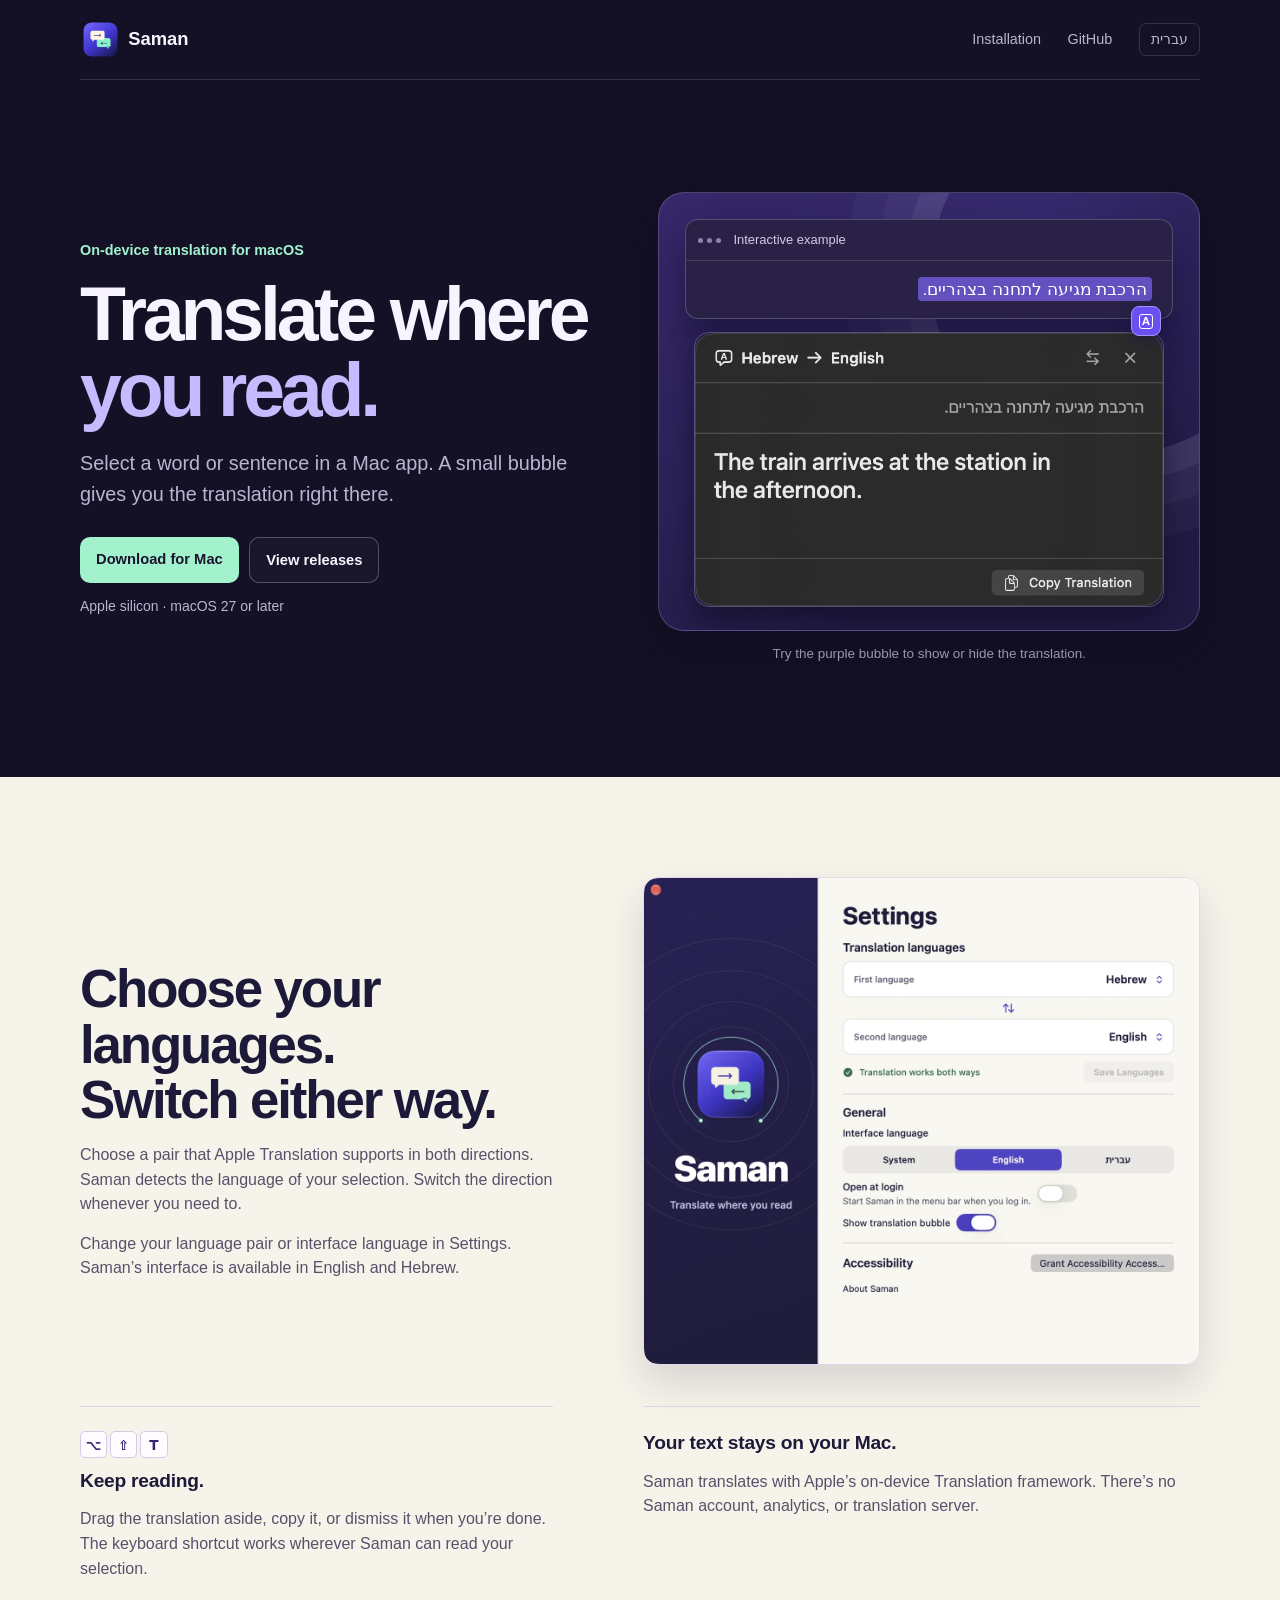
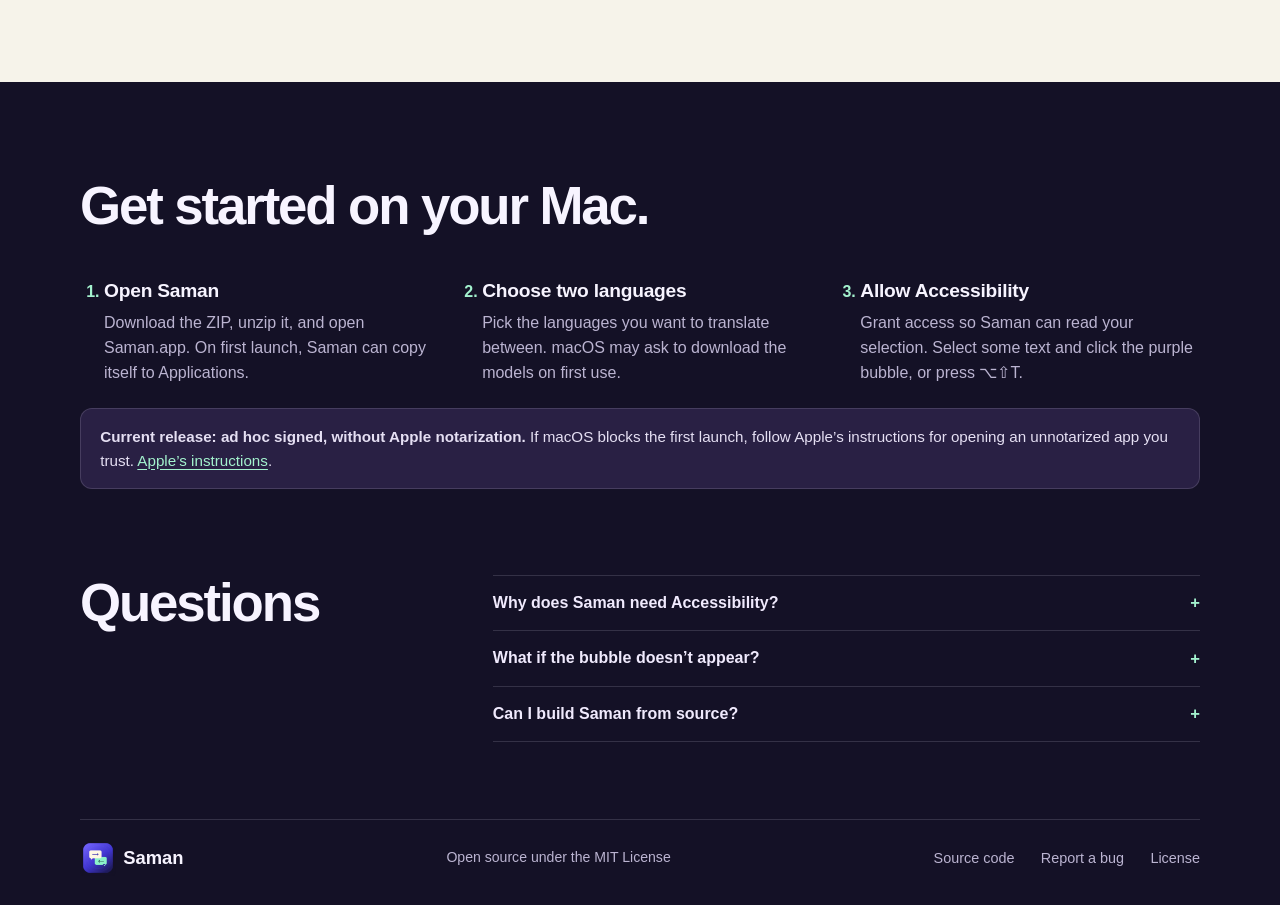
==== docs/index.html @ 569ad922 "Publish Saman, the macOS translation app" ====
<!doctype html>
<html lang="en" dir="ltr">
<head>
  <meta charset="utf-8">
  <meta name="viewport" content="width=device-width, initial-scale=1">
  <meta name="theme-color" content="#141126">
  <title>Saman — Translate where you read</title>
  <meta name="description" content="Select text in a Mac app and translate it on your device, right beside your selection.">
  <meta property="og:title" content="Saman — Translate where you read">
  <meta property="og:description" content="Select text in a Mac app and translate it on your device, right beside your selection.">
  <meta property="og:type" content="website">
  <meta property="og:url" content="https://israelor6.github.io/saman/">
  <meta property="og:image" content="https://israelor6.github.io/saman/assets/translation.webp">
  <link rel="canonical" href="https://israelor6.github.io/saman/">
  <link rel="alternate" hreflang="en" href="https://israelor6.github.io/saman/">
  <link rel="alternate" hreflang="he" href="https://israelor6.github.io/saman/he/">
  <link rel="icon" href="./assets/icon.png" type="image/png">
  <link rel="stylesheet" href="./style.css">
</head>
<body>
  <a class="skip" href="#main">Skip to content</a>
  <header class="site-header wrap">
    <a class="brand" href="./"><img src="./assets/icon.png" alt="" width="41" height="41"><span>Saman</span></a>
    <nav aria-label="Saman">
      <a class="nav-install" href="#install">Installation</a>
      <a href="https://github.com/israelor6/saman">GitHub</a>
      <a class="language-link" href="./he/" lang="he">עברית</a>
    </nav>
  </header>
  <main id="main">
    <section class="hero wrap">
      <div class="hero-copy">
        <p class="eyebrow">On-device translation for macOS</p>
        <h1>Translate where<br><em>you read.</em></h1>
        <p class="hero-intro">Select a word or sentence in a Mac app. A small bubble gives you the translation right there.</p>
        <div class="actions">
          <a class="button primary" href="https://github.com/israelor6/saman/releases/latest/download/Saman-macOS.zip">Download for Mac</a>
          <a class="button secondary" href="https://github.com/israelor6/saman/releases">View releases</a>
        </div>
        <p class="requirements">Apple silicon · macOS 27 or later</p>
      </div>
      <figure class="demo">
        <div class="demo-stage">
          <div class="demo-orbit" aria-hidden="true"></div>
          <div class="note">
            <div class="note-top"><span class="traffic" aria-hidden="true"><i></i><i></i><i></i></span><span>Interactive example</span></div>
            <div class="note-line" lang="he" dir="rtl"><mark>הרכבת מגיעה לתחנה בצהריים.</mark></div>
          </div>
          <details class="demo-result" open>
            <summary aria-label="Show or hide example translation"><span aria-hidden="true">A</span></summary>
            <img src="./assets/translation.webp" alt="Saman displays the selected Hebrew sentence and its English translation" width="800" height="466">
          </details>
        </div>
        <figcaption>Try the purple bubble to show or hide the translation.</figcaption>
      </figure>
    </section>

    <section class="feature-section">
      <div class="wrap feature-grid">
        <div class="feature-copy">
          <h2>Choose your languages.<br>Switch either way.</h2>
          <p>Choose a pair that Apple Translation supports in both directions. Saman detects the language of your selection. Switch the direction whenever you need to.</p>
          <p>Change your language pair or interface language in Settings. Saman’s interface is available in English and Hebrew.</p>
        </div>
        <img class="settings-shot" src="./assets/settings.webp" alt="Saman Settings shows a choice of two languages and options for interface language and login" width="1280" height="1120" loading="lazy">
        <div class="feature-detail">
          <span class="keyset" dir="ltr"><kbd>⌥</kbd><kbd>⇧</kbd><kbd>T</kbd></span>
          <h3>Keep reading.</h3>
          <p>Drag the translation aside, copy it, or dismiss it when you’re done. The keyboard shortcut works wherever Saman can read your selection.</p>
        </div>
        <div class="feature-detail" id="privacy">
          <h3>Your text stays on your Mac.</h3>
          <p>Saman translates with Apple’s on-device Translation framework. There’s no Saman account, analytics, or translation server.</p>
        </div>
      </div>
    </section>

    <section class="install wrap" id="install">
      <h2>Get started on your Mac.</h2>
      <ol class="steps">
        <li><h3>Open Saman</h3><p>Download the ZIP, unzip it, and open Saman.app. On first launch, Saman can copy itself to Applications.</p></li>
        <li><h3>Choose two languages</h3><p>Pick the languages you want to translate between. macOS may ask to download the models on first use.</p></li>
        <li><h3>Allow Accessibility</h3><p>Grant access so Saman can read your selection. Select some text and click the purple bubble, or press ⌥⇧T.</p></li>
      </ol>
      <p class="signing"><strong>Current release: ad hoc signed, without Apple notarization.</strong> If macOS blocks the first launch, follow Apple’s instructions for opening an unnotarized app you trust. <a href="https://support.apple.com/en-us/102445">Apple’s instructions</a>.</p>
    </section>

    <section class="faq wrap">
      <h2>Questions</h2>
      <div class="questions">
        <details><summary>Why does Saman need Accessibility?</summary><p>macOS uses that permission to let Saman read selected text and place its bubble beside it. The copied-text command works without it.</p></details>
        <details><summary>What if the bubble doesn’t appear?</summary><p>Some apps don’t make selection data available through Accessibility. Copy the text, then choose Translate Copied Text from the Saman menu.</p></details>
        <details><summary>Can I build Saman from source?</summary><p>Yes. The repository contains Saman’s Swift source, build scripts, and contribution instructions. <a href="https://github.com/israelor6/saman/blob/main/CONTRIBUTING.md">Contribute on GitHub</a>.</p></details>
      </div>
    </section>
  </main>
  <footer class="wrap">
    <a class="brand" href="./"><img src="./assets/icon.png" alt="" width="36" height="36"><span>Saman</span></a>
    <p>Open source under the MIT License</p>
    <nav aria-label="Open source under the MIT License">
      <a href="https://github.com/israelor6/saman">Source code</a>
      <a href="https://github.com/israelor6/saman/issues/new/choose">Report a bug</a>
      <a href="https://github.com/israelor6/saman/blob/main/LICENSE">License</a>
    </nav>
  </footer>
</body>
</html>
---- docs/style.css ----
:root {
  color-scheme: dark;
  --ink: #f7f4ff;
  --muted: #bbb4d1;
  --plum: #141126;
  --mint: #a3f2ce;
  --line: #f1eaff25;
  font-family: -apple-system, BlinkMacSystemFont, "Segoe UI", sans-serif;
  background: var(--plum);
  color: var(--ink);
}

*, *::before, *::after { box-sizing: border-box; }
body { margin: 0; font-size: 1rem; line-height: 1.55; }
img { display: block; max-inline-size: 100%; block-size: auto; }
a { color: inherit; text-underline-offset: .19em; }
a:focus-visible, summary:focus-visible { outline: 3px solid currentColor; outline-offset: 5px; }
h1, h2, h3, p, figure { margin: 0; }
h1, h2, h3 { text-wrap: balance; }
.wrap { inline-size: min(1120px, 100% - 64px); margin-inline: auto; }
.skip { position: absolute; inset-block-start: .5rem; inset-inline-start: .5rem; padding: 10px; transform: translateY(-160%); background: var(--mint); color: var(--plum); z-index: 10; }
.skip:focus { transform: none; }

.site-header { display: flex; align-items: center; justify-content: space-between; min-block-size: 80px; border-block-end: 1px solid var(--line); gap: 1rem; }
.brand { display: inline-flex; align-items: center; gap: .45rem; font-size: 1.15rem; font-weight: 750; text-decoration: none; }
nav { display: flex; flex-wrap: wrap; align-items: center; gap: clamp(.8rem, 2.5vw, 1.65rem); }
nav a { font-size: .9rem; text-decoration: none; color: var(--muted); }
nav a:hover { color: var(--ink); text-decoration: underline; }
nav .language-link { border: 1px solid var(--line); padding: .28rem .7rem; border-radius: 7px; }

.hero { display: grid; grid-template-columns: .95fr 1fr; align-items: center; gap: clamp(1.2rem, 5vw, 5.25rem); padding-block: clamp(3.25rem, 9vw, 7rem); }
.hero-copy { min-inline-size: 0; }
.eyebrow { color: var(--mint); font-weight: 650; font-size: .9rem; margin-block-end: .95rem; }
h1 { font-size: clamp(2.45rem, 6.4vw, 4.7rem); line-height: 1.01; letter-spacing: -.055em; font-weight: 780; }
h1 em { font-style: normal; color: #c7bbff; }
.hero-intro { color: var(--muted); font-size: clamp(1.03rem, 1.8vw, 1.24rem); max-inline-size: 33rem; margin-block-start: 1.2rem; }
.actions { display: flex; flex-wrap: wrap; gap: .65rem; margin-block-start: 1.75rem; }
.button { text-decoration: none; padding: .66rem 1rem; border-radius: 10px; font-weight: 710; font-size: .92rem; transition: background .18s ease, transform .18s ease; }
.button:hover { transform: translateY(-2px); }
.primary { color: #1a142e; background: var(--mint); }
.primary:hover { background: #bcffe2; }
.secondary { border: 1px solid #a79ac06a; background: #ffffff06; }
.secondary:hover { background: #ffffff13; }
.requirements { color: var(--muted); font-size: .875rem; margin-block-start: .8rem; }
.demo { min-inline-size: 0; }
.demo-stage {
  position: relative; overflow: hidden; isolation: isolate; min-block-size: 350px; border-radius: 26px;
  background: radial-gradient(ellipse at 74% 12%, #755af529 0%, #ffffff00 57%), linear-gradient(140deg, #37286c, #211b44 68%);
  border: 1px solid #f0e5ff30;
  box-shadow: 0 18px 55px #0b071d6b;
}
.demo-orbit { position: absolute; z-index: -1; border: 1px solid #e2d3ff30; border-radius: 100%; inline-size: 365px; block-size: 365px; inset-inline-start: 50%; inset-block-start: -101px; box-shadow: 0 0 0 25px #e2d3ff10, 0 0 0 54px #e2d3ff0a, 0 0 0 85px #e2d3ff08; }
.note { position: relative; margin: 26px 26px 0; border: 1px solid #eee6ff37; border-radius: 13px; background: #292246; box-shadow: 0 20px 35px #100b2477; }
.note-top { display: flex; align-items: center; gap: 12px; padding: 10px 12px; border-block-end: 1px solid var(--line); color: #d4c9ec; font-size: .81rem; }
.traffic { display: inline-flex; gap: 4px; }
.traffic i { background: #c1afe4; width: 5px; height: 5px; border-radius: 50%; opacity: .68; }
.note-line { padding: 15px 20px 16px; font-size: clamp(.86rem, 1.8vw, 1.06rem); text-align: start; color: #fff; }
mark { color: #fff; background: #6451bf; border-radius: 4px; padding: .15em .28em; }
.demo-result { position: relative; margin: 13px 35px 23px; }
.demo-result summary { position: absolute; inset-inline-end: 3px; inset-block-start: -26px; width: 30px; height: 30px; background: #6950f2; color: white; border-radius: 8px; border: 1px solid #a494fa; box-shadow: 0 4px 14px #1a104d83; cursor: pointer; display: grid; place-items: center; z-index: 1; }
.demo-result summary::-webkit-details-marker { display: none; }
.demo-result summary span { font-size: .72rem; font-weight: 800; border: 1px solid currentColor; border-radius: 3px; line-height: 1; padding: 1px 2px; }
.demo-result img { border-radius: 15px; border: 1px solid #ffffff37; box-shadow: 0 14px 28px #120e27ad; inline-size: 100%; }
.demo figcaption { color: var(--muted); font-size: .84rem; text-align: center; margin-block-start: .85rem; }

.feature-section { background: #f6f3ea; color: #1d1939; padding-block: clamp(3.6rem, 8vw, 6.25rem); }
.feature-grid { display: grid; grid-template-columns: .85fr 1fr; align-items: center; column-gap: clamp(1.4rem, 7vw, 6rem); row-gap: 2.6rem; }
h2 { font-size: clamp(2rem, 4.4vw, 3.3rem); line-height: 1.06; font-weight: 760; letter-spacing: -.04em; }
.feature-copy p { max-inline-size: 33rem; }
.feature-copy p, .feature-detail p { color: #56516a; margin-block-start: .9rem; }
.settings-shot { border: 1px solid #e1daeb; border-radius: 15px; box-shadow: 0 19px 38px #30204c26; }
.feature-detail { align-self: stretch; border-block-start: 1px solid #dcd3e3; padding-block-start: 1.5rem; position: relative; }
h3 { font-size: 1.2rem; line-height: 1.25; font-weight: 730; letter-spacing: -.012em; }
.keyset { display: flex; gap: 3px; margin-block-end: .65rem; }
kbd { display: inline-grid; place-items: center; font: 650 .85rem system-ui, sans-serif; min-inline-size: 1.7rem; min-block-size: 1.7rem; border-radius: 5px; border: 1px solid #d4cae8; color: #342573; background: #fefcff; }

.install { padding-block: clamp(3.5rem, 8vw, 6rem) 3.2rem; }
.steps { display: grid; grid-template-columns: repeat(3, minmax(0, 1fr)); gap: clamp(1rem, 3vw, 2.6rem); margin-block: 1.9rem 1.4rem; padding-inline-start: 1.5rem; }
.steps li { padding-block-start: .95rem; }
.steps li::marker { color: var(--mint); font-weight: 760; }
.steps p { color: var(--muted); margin-block-start: .5rem; }
.signing { border: 1px solid var(--line); border-radius: 12px; background: #292044; padding: 1rem 1.2rem; color: #e5dff3; font-size: .95rem; }
.signing a, .faq a { color: var(--mint); }

.faq { display: grid; grid-template-columns: .7fr 1.3fr; column-gap: 2rem; padding-block: 2.15rem 4.8rem; }
.questions { min-inline-size: 0; }
.questions details { border-block-start: 1px solid var(--line); }
.questions details:last-child { border-block-end: 1px solid var(--line); }
.questions summary { display: flex; justify-content: space-between; align-items: center; gap: 10px; position: relative; cursor: pointer; padding: .9rem 0; font-weight: 650; color: #f0eafd; }
.questions summary::-webkit-details-marker { display: none; }
.questions summary::after { content: "+"; margin-inline-start: auto; color: var(--mint); font-size: 1.04rem; }
.questions details[open] summary::after { content: "−"; }
.questions p { color: var(--muted); padding-block-end: 1rem; }
footer { display: flex; justify-content: space-between; align-items: center; flex-wrap: wrap; gap: 1rem; border-block-start: 1px solid var(--line); padding-block: 1.25rem 1.8rem; }
footer p { color: var(--muted); font-size: .88rem; }
[dir="rtl"] h1, [dir="rtl"] h2, [dir="rtl"] h3 { letter-spacing: normal; }

@media (max-width: 920px) {
  .hero { gap: 2rem; }
  .demo-stage { min-block-size: 308px; }
  .note { margin-inline: 15px; }
  .demo-result { margin-inline: 22px; }
}
@media (max-width: 690px) {
  .wrap { inline-size: calc(100% - 36px); }
  .site-header { min-block-size: 68px; }
  .hero, .feature-grid, .faq { grid-template-columns: 1fr; }
  .hero { padding-block: 2.7rem 3.3rem; }
  .feature-grid { row-gap: 1.6rem; }
  .demo-stage { min-block-size: 275px; }
  .demo-result { margin-inline: 25px; }
  .steps { grid-template-columns: 1fr; }
  .steps li { padding-block-start: .3rem; }
  .faq { row-gap: 1.3rem; padding-block-end: 3rem; }
}
@media (max-width: 350px) { .nav-install { display: none; } }
@media (prefers-reduced-motion: reduce) { .button { transition: none; } }
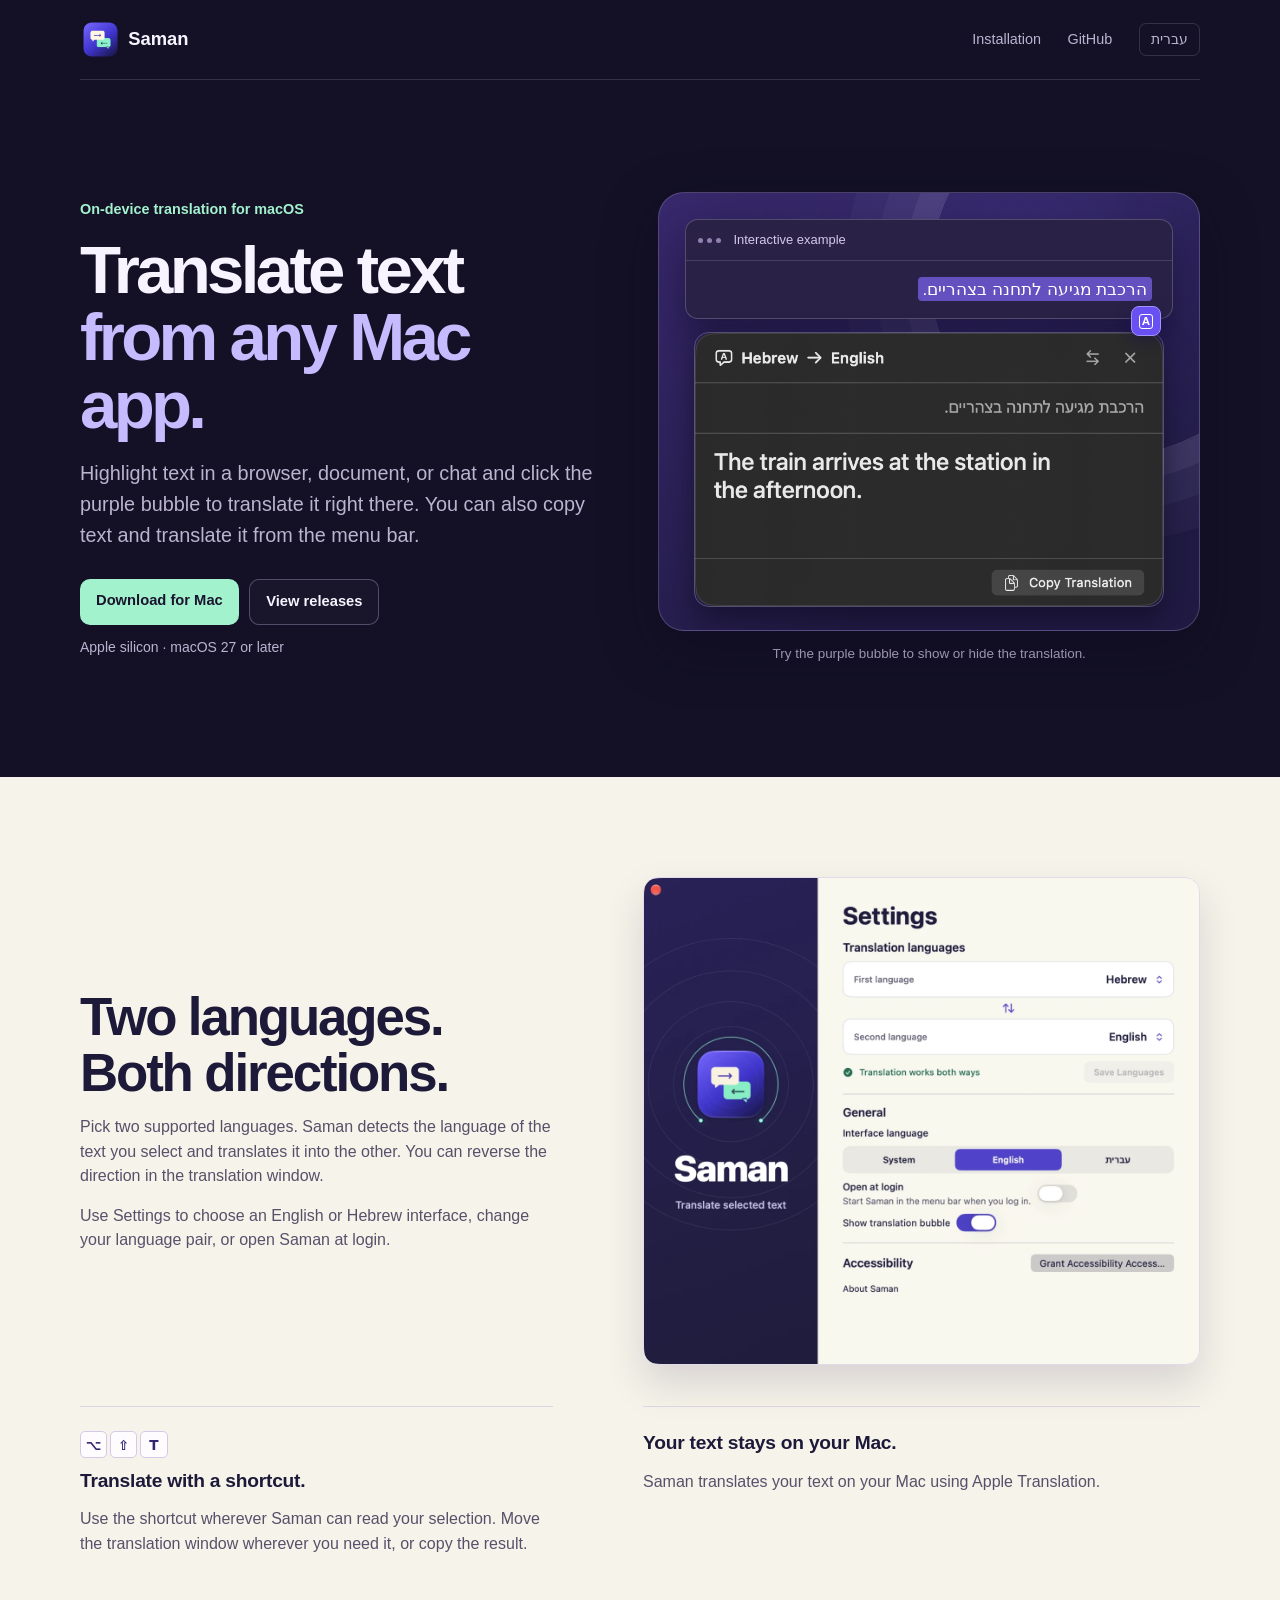
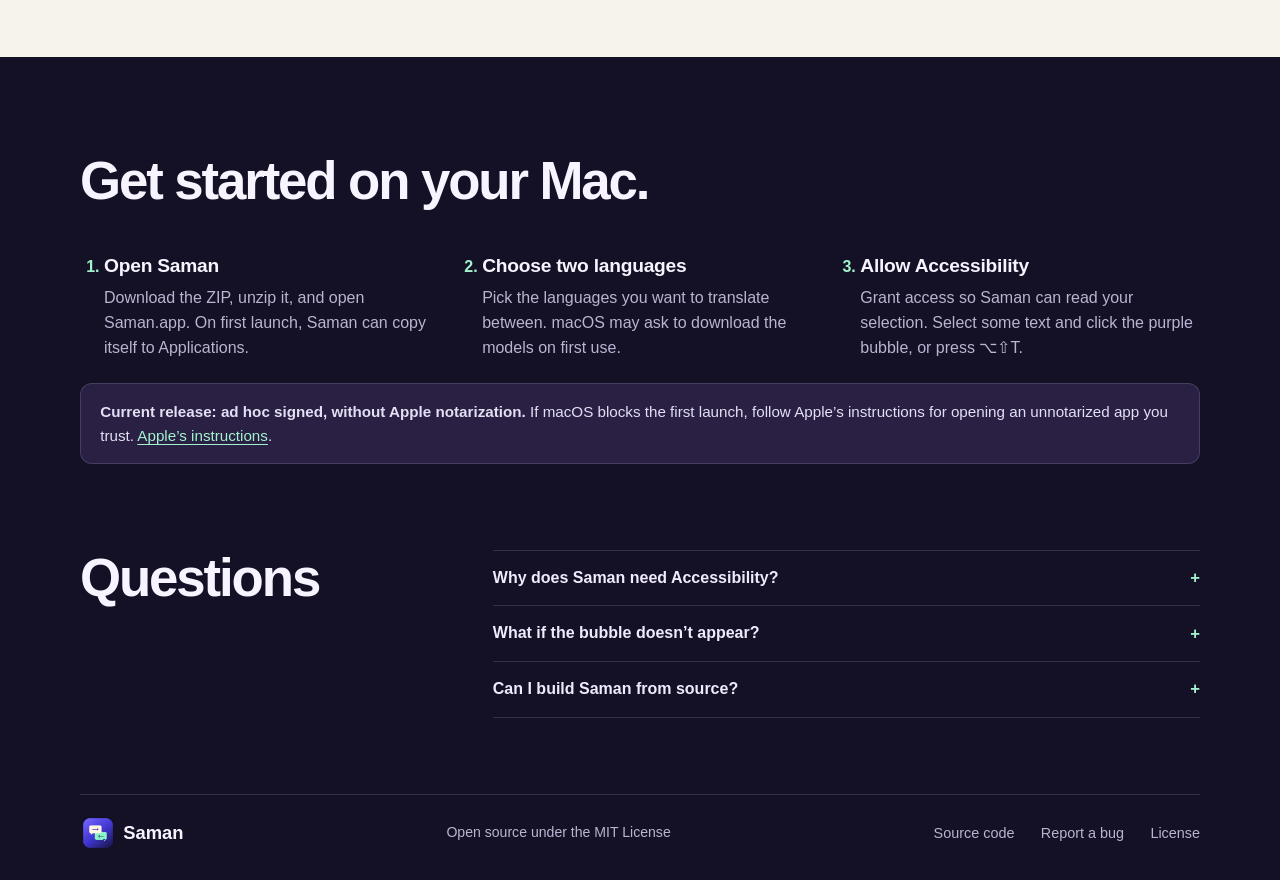
==== commit bdd3ae42: "Describe translation across Mac apps in plain language" ====
--- a/docs/index.html
+++ b/docs/index.html
@@ -4,10 +4,10 @@
   <meta charset="utf-8">
   <meta name="viewport" content="width=device-width, initial-scale=1">
   <meta name="theme-color" content="#141126">
-  <title>Saman — Translate where you read</title>
-  <meta name="description" content="Select text in a Mac app and translate it on your device, right beside your selection.">
-  <meta property="og:title" content="Saman — Translate where you read">
-  <meta property="og:description" content="Select text in a Mac app and translate it on your device, right beside your selection.">
+  <title>Saman — Translate text from any Mac app</title>
+  <meta name="description" content="Translate text from any Mac app. Click the bubble beside your selection, or translate copied text from the menu bar.">
+  <meta property="og:title" content="Saman — Translate text from any Mac app">
+  <meta property="og:description" content="Translate text from any Mac app. Click the bubble beside your selection, or translate copied text from the menu bar.">
   <meta property="og:type" content="website">
   <meta property="og:url" content="https://israelor6.github.io/saman/">
   <meta property="og:image" content="https://israelor6.github.io/saman/assets/translation.webp">
@@ -31,8 +31,8 @@
     <section class="hero wrap">
       <div class="hero-copy">
         <p class="eyebrow">On-device translation for macOS</p>
-        <h1>Translate where<br><em>you read.</em></h1>
-        <p class="hero-intro">Select a word or sentence in a Mac app. A small bubble gives you the translation right there.</p>
+        <h1>Translate text<br><em>from any Mac app.</em></h1>
+        <p class="hero-intro">Highlight text in a browser, document, or chat and click the purple bubble to translate it right there. You can also copy text and translate it from the menu bar.</p>
         <div class="actions">
           <a class="button primary" href="https://github.com/israelor6/saman/releases/latest/download/Saman-macOS.zip">Download for Mac</a>
           <a class="button secondary" href="https://github.com/israelor6/saman/releases">View releases</a>
@@ -58,19 +58,19 @@
     <section class="feature-section">
       <div class="wrap feature-grid">
         <div class="feature-copy">
-          <h2>Choose your languages.<br>Switch either way.</h2>
-          <p>Choose a pair that Apple Translation supports in both directions. Saman detects the language of your selection. Switch the direction whenever you need to.</p>
-          <p>Change your language pair or interface language in Settings. Saman’s interface is available in English and Hebrew.</p>
+          <h2>Two languages.<br>Both directions.</h2>
+          <p>Pick two supported languages. Saman detects the language of the text you select and translates it into the other. You can reverse the direction in the translation window.</p>
+          <p>Use Settings to choose an English or Hebrew interface, change your language pair, or open Saman at login.</p>
         </div>
         <img class="settings-shot" src="./assets/settings.webp" alt="Saman Settings shows a choice of two languages and options for interface language and login" width="1280" height="1120" loading="lazy">
         <div class="feature-detail">
           <span class="keyset" dir="ltr"><kbd>⌥</kbd><kbd>⇧</kbd><kbd>T</kbd></span>
-          <h3>Keep reading.</h3>
-          <p>Drag the translation aside, copy it, or dismiss it when you’re done. The keyboard shortcut works wherever Saman can read your selection.</p>
+          <h3>Translate with a shortcut.</h3>
+          <p>Use the shortcut wherever Saman can read your selection. Move the translation window wherever you need it, or copy the result.</p>
         </div>
         <div class="feature-detail" id="privacy">
           <h3>Your text stays on your Mac.</h3>
-          <p>Saman translates with Apple’s on-device Translation framework. There’s no Saman account, analytics, or translation server.</p>
+          <p>Saman translates your text on your Mac using Apple Translation.</p>
         </div>
       </div>
     </section>
--- a/docs/style.css
+++ b/docs/style.css
@@ -31,7 +31,7 @@
 .hero { display: grid; grid-template-columns: .95fr 1fr; align-items: center; gap: clamp(1.2rem, 5vw, 5.25rem); padding-block: clamp(3.25rem, 9vw, 7rem); }
 .hero-copy { min-inline-size: 0; }
 .eyebrow { color: var(--mint); font-weight: 650; font-size: .9rem; margin-block-end: .95rem; }
-h1 { font-size: clamp(2.45rem, 6.4vw, 4.7rem); line-height: 1.01; letter-spacing: -.055em; font-weight: 780; }
+h1 { font-size: clamp(2.45rem, 5.65vw, 4.2rem); line-height: 1.01; letter-spacing: -.055em; font-weight: 780; }
 h1 em { font-style: normal; color: #c7bbff; }
 .hero-intro { color: var(--muted); font-size: clamp(1.03rem, 1.8vw, 1.24rem); max-inline-size: 33rem; margin-block-start: 1.2rem; }
 .actions { display: flex; flex-wrap: wrap; gap: .65rem; margin-block-start: 1.75rem; }
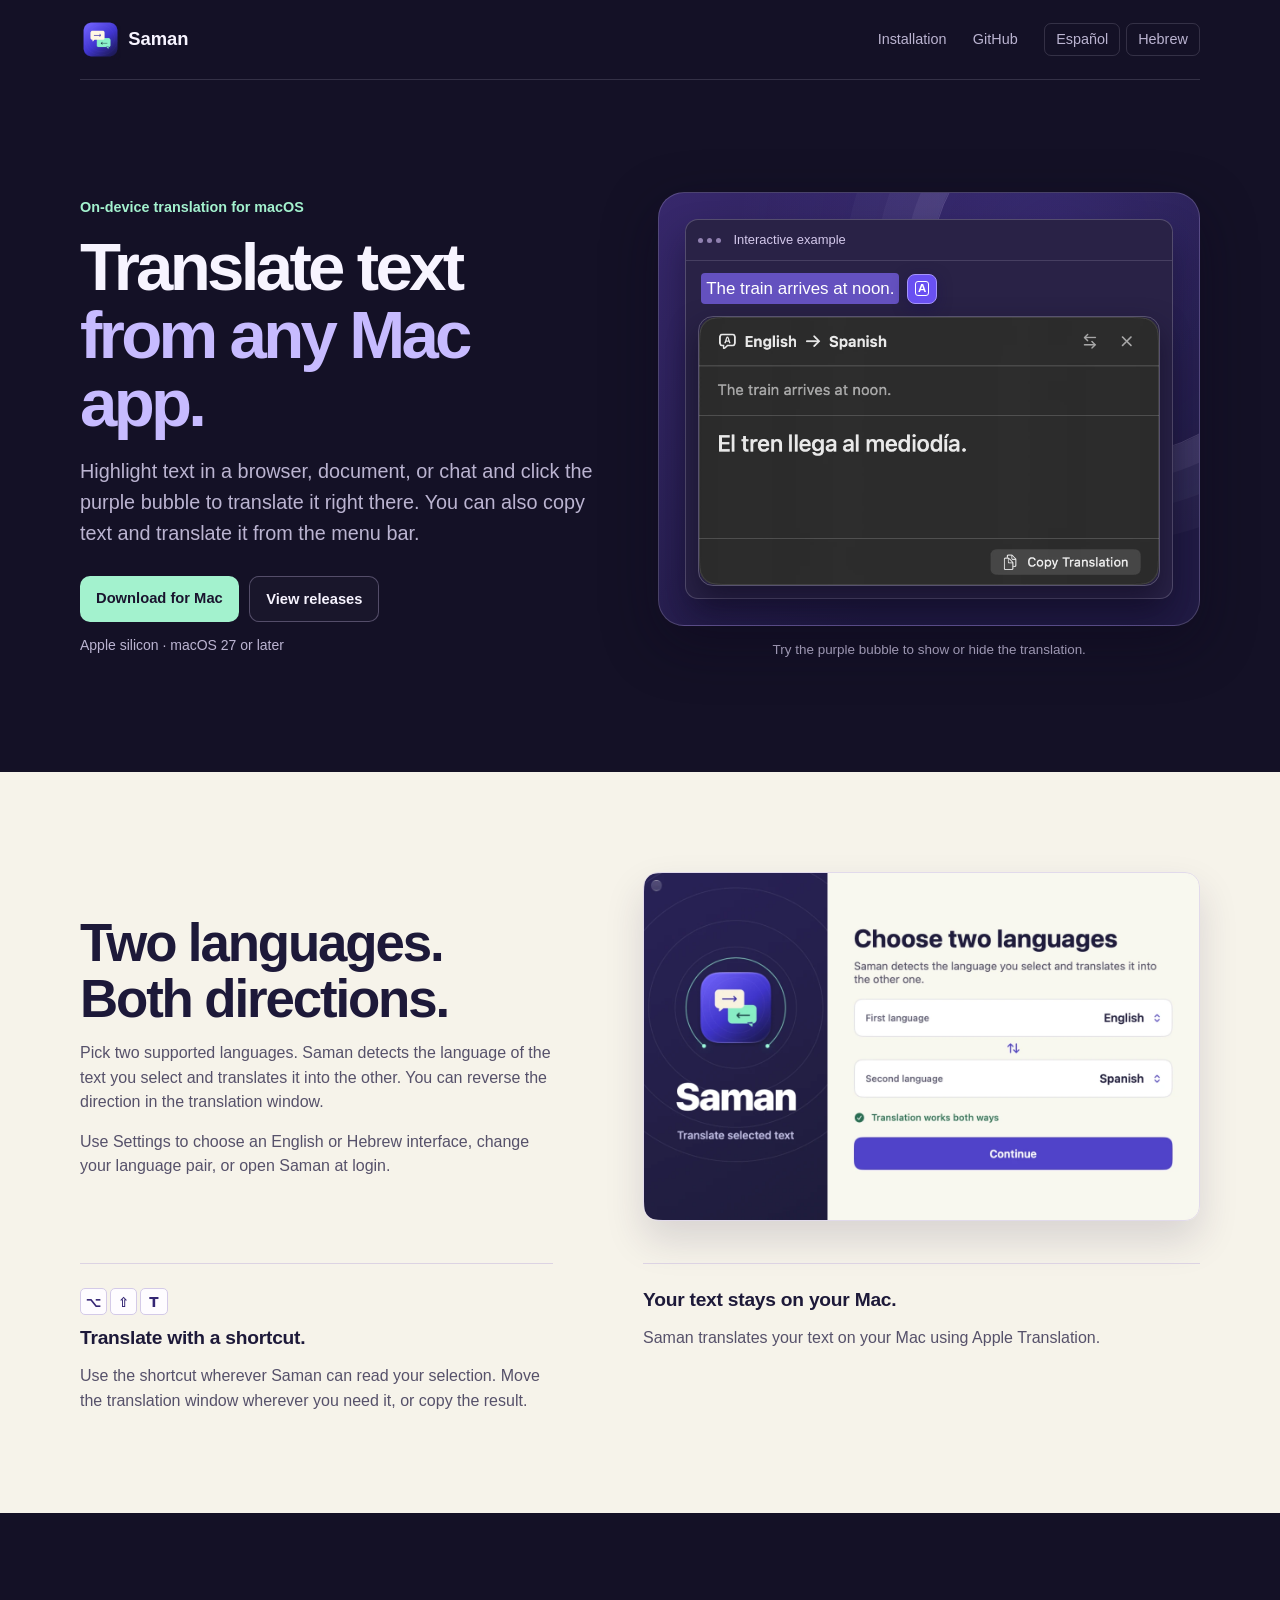
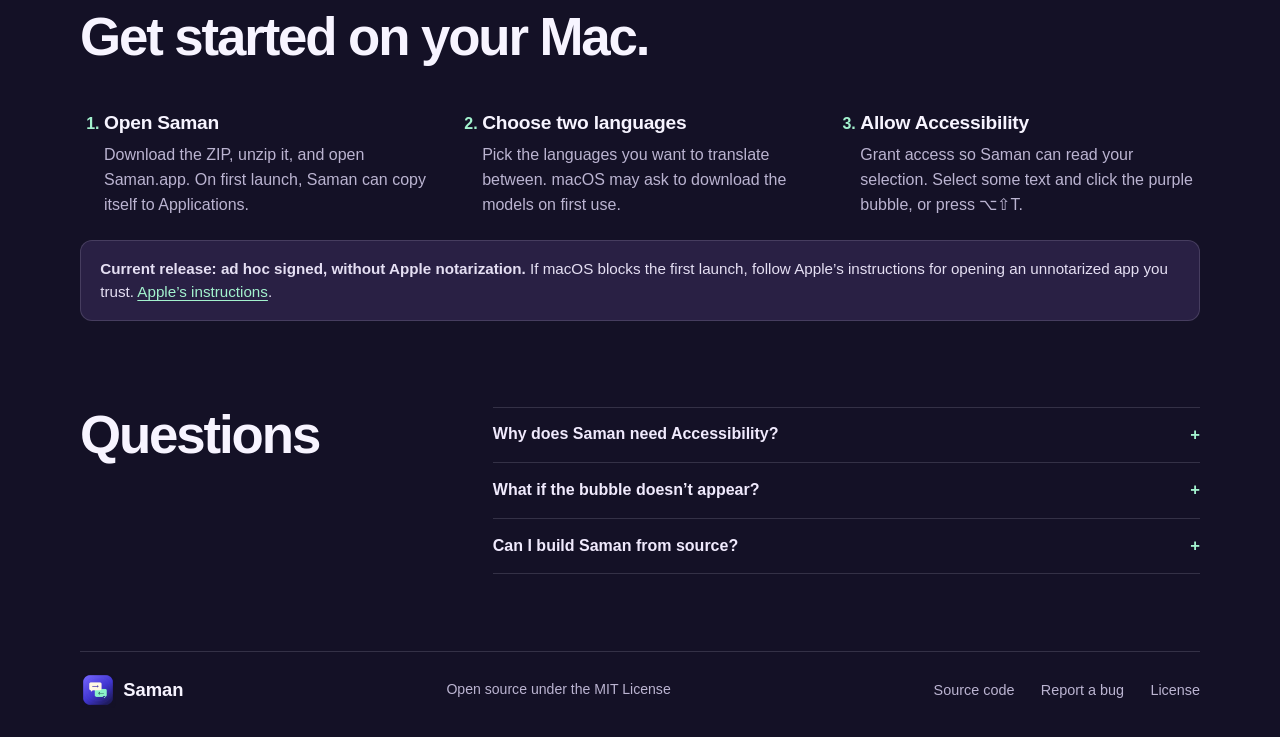
==== commit 02caa120: "Localize the website in Spanish and match examples to each locale" ====
--- a/docs/index.html
+++ b/docs/index.html
@@ -10,10 +10,12 @@
   <meta property="og:description" content="Translate text from any Mac app. Click the bubble beside your selection, or translate copied text from the menu bar.">
   <meta property="og:type" content="website">
   <meta property="og:url" content="https://israelor6.github.io/saman/">
-  <meta property="og:image" content="https://israelor6.github.io/saman/assets/translation.webp">
+  <meta property="og:image" content="https://israelor6.github.io/saman/assets/translation-en-es.webp">
   <link rel="canonical" href="https://israelor6.github.io/saman/">
   <link rel="alternate" hreflang="en" href="https://israelor6.github.io/saman/">
   <link rel="alternate" hreflang="he" href="https://israelor6.github.io/saman/he/">
+  <link rel="alternate" hreflang="es" href="https://israelor6.github.io/saman/es/">
+  <link rel="alternate" hreflang="x-default" href="https://israelor6.github.io/saman/">
   <link rel="icon" href="./assets/icon.png" type="image/png">
   <link rel="stylesheet" href="./style.css">
 </head>
@@ -24,7 +26,10 @@
     <nav aria-label="Saman">
       <a class="nav-install" href="#install">Installation</a>
       <a href="https://github.com/israelor6/saman">GitHub</a>
-      <a class="language-link" href="./he/" lang="he">עברית</a>
+      <div class="languages" role="group" aria-label="Website language">
+        <a class="language-link" href="./es/" lang="es" hreflang="es">Español</a>
+        <a class="language-link" href="./he/" hreflang="he">Hebrew</a>
+      </div>
     </nav>
   </header>
   <main id="main">
@@ -44,12 +49,14 @@
           <div class="demo-orbit" aria-hidden="true"></div>
           <div class="note">
             <div class="note-top"><span class="traffic" aria-hidden="true"><i></i><i></i><i></i></span><span>Interactive example</span></div>
-            <div class="note-line" lang="he" dir="rtl"><mark>הרכבת מגיעה לתחנה בצהריים.</mark></div>
+            <details class="demo-result" open>
+              <summary class="note-line" dir="ltr" aria-describedby="example-selection" aria-label="Show or hide example translation">
+                <mark id="example-selection" lang="en">The train arrives at noon.</mark>
+                <span class="demo-bubble" aria-hidden="true"><span>A</span></span>
+              </summary>
+              <img src="./assets/translation-en-es.webp" alt="Saman translating ‘The train arrives at noon’ into Spanish: ‘El tren llega al mediodía’." width="800" height="466">
+            </details>
           </div>
-          <details class="demo-result" open>
-            <summary aria-label="Show or hide example translation"><span aria-hidden="true">A</span></summary>
-            <img src="./assets/translation.webp" alt="Saman displays the selected Hebrew sentence and its English translation" width="800" height="466">
-          </details>
         </div>
         <figcaption>Try the purple bubble to show or hide the translation.</figcaption>
       </figure>
@@ -62,7 +69,7 @@
           <p>Pick two supported languages. Saman detects the language of the text you select and translates it into the other. You can reverse the direction in the translation window.</p>
           <p>Use Settings to choose an English or Hebrew interface, change your language pair, or open Saman at login.</p>
         </div>
-        <img class="settings-shot" src="./assets/settings.webp" alt="Saman Settings shows a choice of two languages and options for interface language and login" width="1280" height="1120" loading="lazy">
+        <img class="settings-shot" src="./assets/setup-en-es.webp" alt="Saman setup with English and Spanish selected" width="1280" height="800" loading="lazy">
         <div class="feature-detail">
           <span class="keyset" dir="ltr"><kbd>⌥</kbd><kbd>⇧</kbd><kbd>T</kbd></span>
           <h3>Translate with a shortcut.</h3>
--- a/docs/style.css
+++ b/docs/style.css
@@ -26,6 +26,7 @@
 nav { display: flex; flex-wrap: wrap; align-items: center; gap: clamp(.8rem, 2.5vw, 1.65rem); }
 nav a { font-size: .9rem; text-decoration: none; color: var(--muted); }
 nav a:hover { color: var(--ink); text-decoration: underline; }
+.languages { display: flex; flex-wrap: wrap; gap: .35rem; }
 nav .language-link { border: 1px solid var(--line); padding: .28rem .7rem; border-radius: 7px; }
 
 .hero { display: grid; grid-template-columns: .95fr 1fr; align-items: center; gap: clamp(1.2rem, 5vw, 5.25rem); padding-block: clamp(3.25rem, 9vw, 7rem); }
@@ -54,13 +55,15 @@
 .note-top { display: flex; align-items: center; gap: 12px; padding: 10px 12px; border-block-end: 1px solid var(--line); color: #d4c9ec; font-size: .81rem; }
 .traffic { display: inline-flex; gap: 4px; }
 .traffic i { background: #c1afe4; width: 5px; height: 5px; border-radius: 50%; opacity: .68; }
-.note-line { padding: 15px 20px 16px; font-size: clamp(.86rem, 1.8vw, 1.06rem); text-align: start; color: #fff; }
+.note-line { display: flex; align-items: center; gap: .5rem; cursor: pointer; padding: 12px 15px; font-size: clamp(.86rem, 1.8vw, 1.06rem); color: #fff; }
 mark { color: #fff; background: #6451bf; border-radius: 4px; padding: .15em .28em; }
-.demo-result { position: relative; margin: 13px 35px 23px; }
-.demo-result summary { position: absolute; inset-inline-end: 3px; inset-block-start: -26px; width: 30px; height: 30px; background: #6950f2; color: white; border-radius: 8px; border: 1px solid #a494fa; box-shadow: 0 4px 14px #1a104d83; cursor: pointer; display: grid; place-items: center; z-index: 1; }
+.demo-stage .note { margin-block-end: 26px; }
+.demo-bubble { display: inline-grid; place-items: center; flex: 0 0 30px; block-size: 30px; background: #6950f2; color: white; border-radius: 8px; border: 1px solid #a494fa; box-shadow: 0 4px 14px #1a104d83; }
 .demo-result summary::-webkit-details-marker { display: none; }
-.demo-result summary span { font-size: .72rem; font-weight: 800; border: 1px solid currentColor; border-radius: 3px; line-height: 1; padding: 1px 2px; }
-.demo-result img { border-radius: 15px; border: 1px solid #ffffff37; box-shadow: 0 14px 28px #120e27ad; inline-size: 100%; }
+.demo-result summary:focus-visible { outline: none; }
+.demo-result summary:focus-visible .demo-bubble { outline: 2px solid var(--mint); outline-offset: 3px; }
+.demo-bubble span { font-size: .72rem; font-weight: 800; border: 1px solid currentColor; border-radius: 3px; line-height: 1; padding: 1px 2px; }
+.demo-result img { border-radius: 15px; border: 1px solid #ffffff37; box-shadow: 0 14px 28px #120e27ad; inline-size: calc(100% - 24px); margin: 0 12px 12px; }
 .demo figcaption { color: var(--muted); font-size: .84rem; text-align: center; margin-block-start: .85rem; }
 
 .feature-section { background: #f6f3ea; color: #1d1939; padding-block: clamp(3.6rem, 8vw, 6.25rem); }
@@ -99,7 +102,6 @@
   .hero { gap: 2rem; }
   .demo-stage { min-block-size: 308px; }
   .note { margin-inline: 15px; }
-  .demo-result { margin-inline: 22px; }
 }
 @media (max-width: 690px) {
   .wrap { inline-size: calc(100% - 36px); }
@@ -108,10 +110,9 @@
   .hero { padding-block: 2.7rem 3.3rem; }
   .feature-grid { row-gap: 1.6rem; }
   .demo-stage { min-block-size: 275px; }
-  .demo-result { margin-inline: 25px; }
   .steps { grid-template-columns: 1fr; }
   .steps li { padding-block-start: .3rem; }
   .faq { row-gap: 1.3rem; padding-block-end: 3rem; }
 }
-@media (max-width: 350px) { .nav-install { display: none; } }
+@media (max-width: 520px) { .nav-install { display: none; } }
 @media (prefers-reduced-motion: reduce) { .button { transition: none; } }
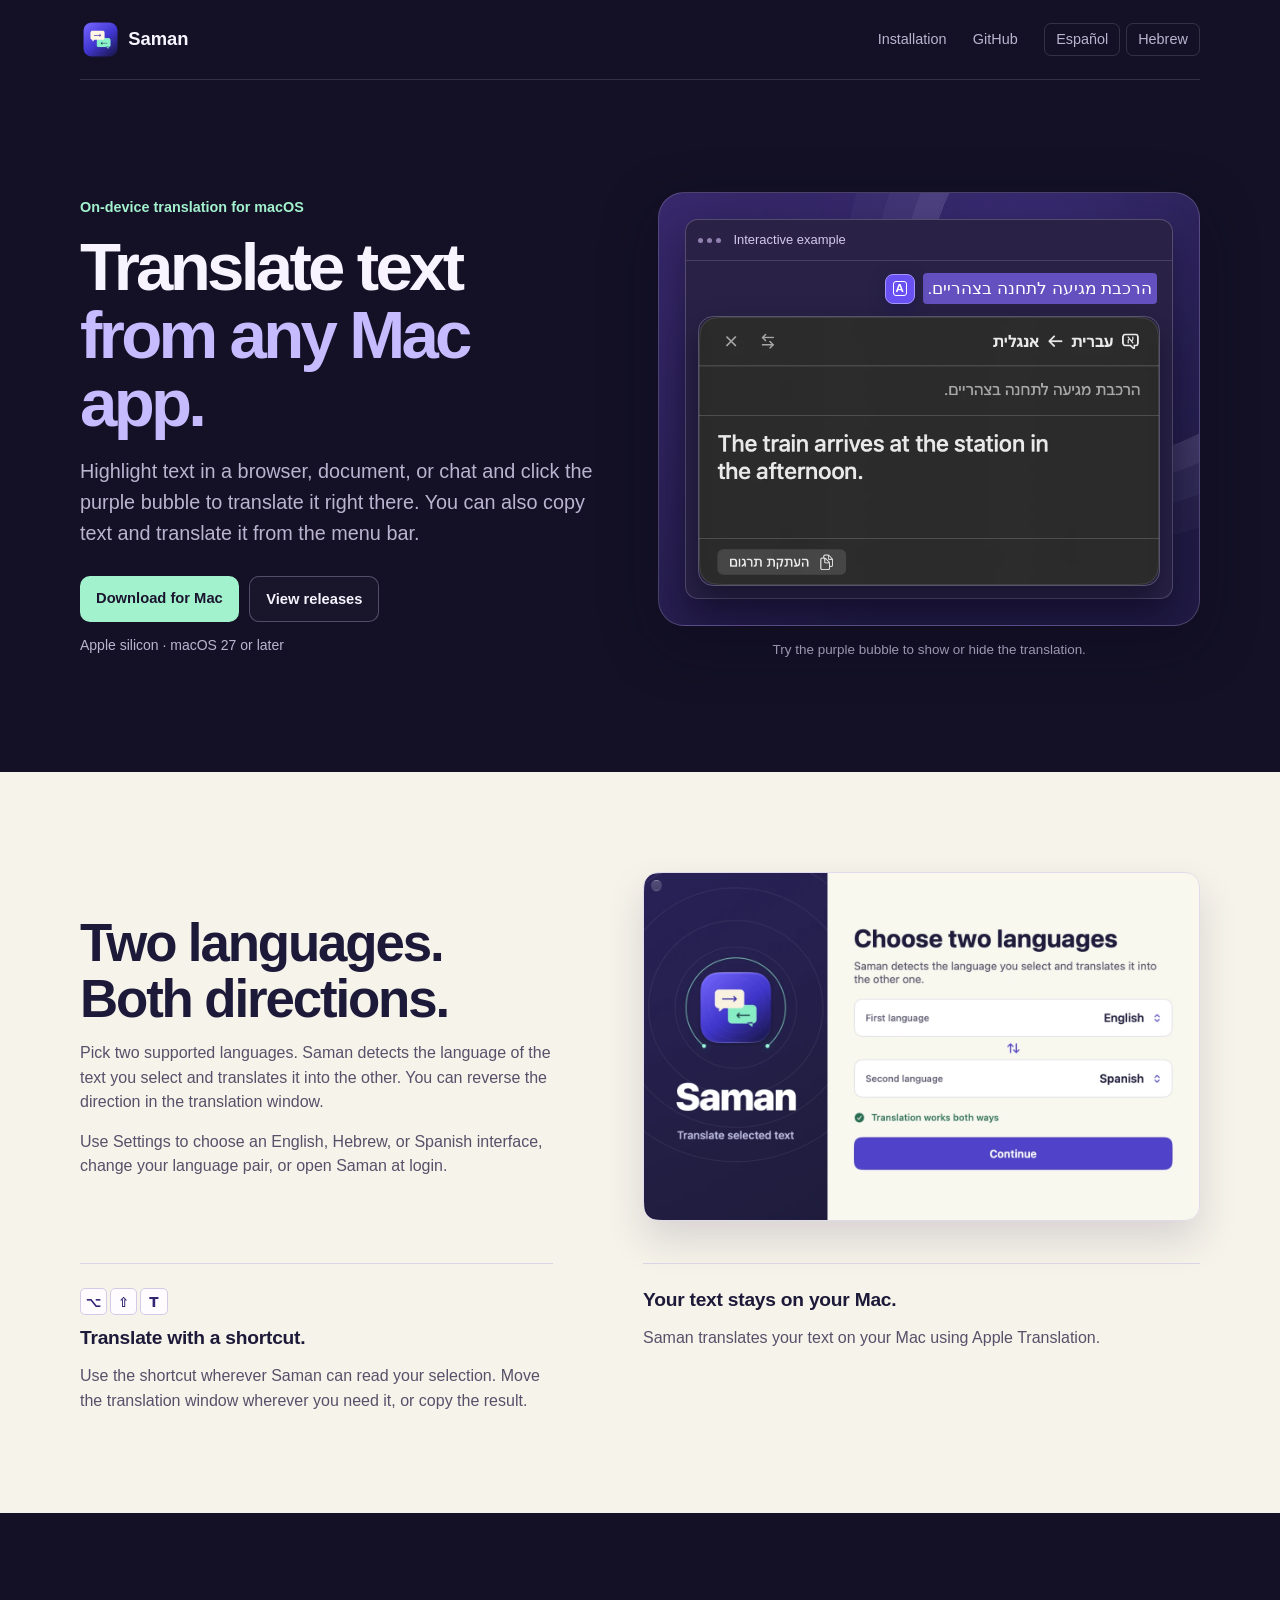
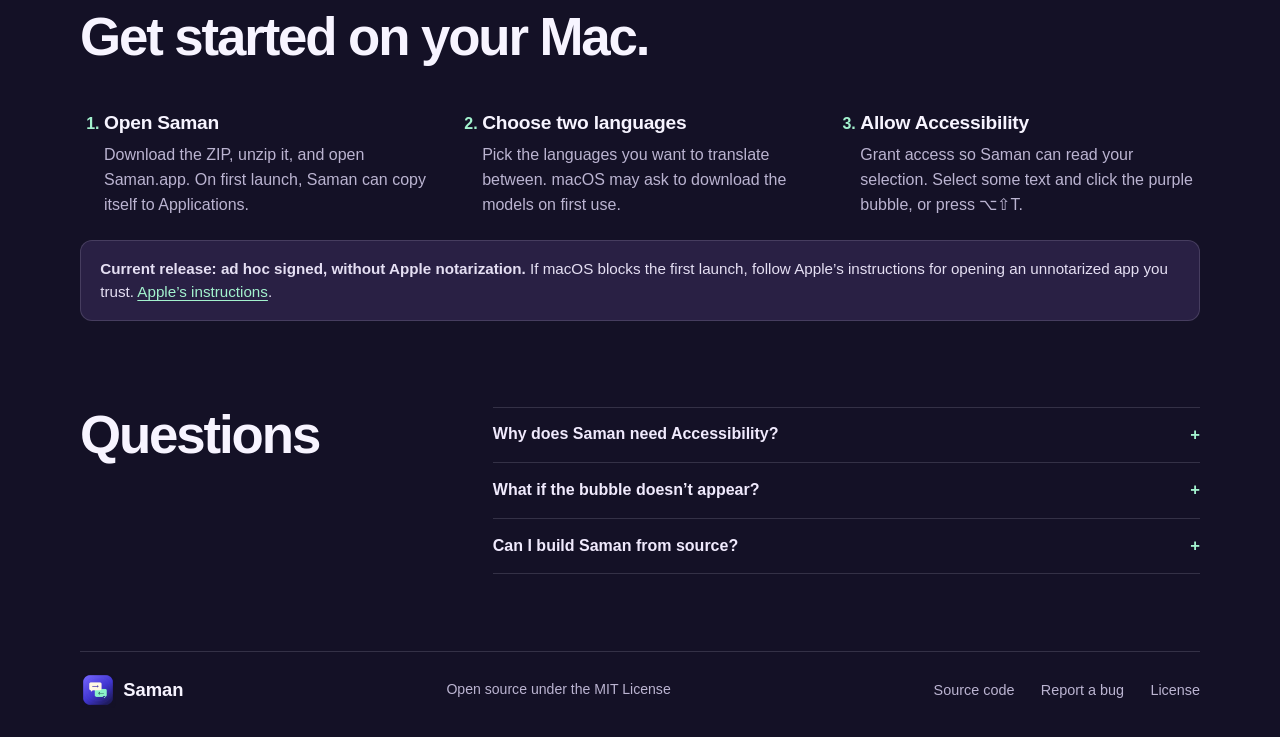
==== commit 7d3e44ba: "Add Spanish as an app interface language" ====
--- a/docs/index.html
+++ b/docs/index.html
@@ -10,7 +10,7 @@
   <meta property="og:description" content="Translate text from any Mac app. Click the bubble beside your selection, or translate copied text from the menu bar.">
   <meta property="og:type" content="website">
   <meta property="og:url" content="https://israelor6.github.io/saman/">
-  <meta property="og:image" content="https://israelor6.github.io/saman/assets/translation-en-es.webp">
+  <meta property="og:image" content="https://israelor6.github.io/saman/assets/translation-he-en.webp">
   <link rel="canonical" href="https://israelor6.github.io/saman/">
   <link rel="alternate" hreflang="en" href="https://israelor6.github.io/saman/">
   <link rel="alternate" hreflang="he" href="https://israelor6.github.io/saman/he/">
@@ -50,11 +50,11 @@
           <div class="note">
             <div class="note-top"><span class="traffic" aria-hidden="true"><i></i><i></i><i></i></span><span>Interactive example</span></div>
             <details class="demo-result" open>
-              <summary class="note-line" dir="ltr" aria-describedby="example-selection" aria-label="Show or hide example translation">
-                <mark id="example-selection" lang="en">The train arrives at noon.</mark>
+              <summary class="note-line" dir="rtl" aria-describedby="example-selection" aria-label="Show or hide example translation">
+                <mark id="example-selection" lang="he">הרכבת מגיעה לתחנה בצהריים.</mark>
                 <span class="demo-bubble" aria-hidden="true"><span>A</span></span>
               </summary>
-              <img src="./assets/translation-en-es.webp" alt="Saman translating ‘The train arrives at noon’ into Spanish: ‘El tren llega al mediodía’." width="800" height="466">
+              <img src="./assets/translation-he-en.webp" alt="Saman translates the selected text into English: ‘The train arrives at the station in the afternoon’." width="800" height="466">
             </details>
           </div>
         </div>
@@ -67,7 +67,7 @@
         <div class="feature-copy">
           <h2>Two languages.<br>Both directions.</h2>
           <p>Pick two supported languages. Saman detects the language of the text you select and translates it into the other. You can reverse the direction in the translation window.</p>
-          <p>Use Settings to choose an English or Hebrew interface, change your language pair, or open Saman at login.</p>
+          <p>Use Settings to choose an English, Hebrew, or Spanish interface, change your language pair, or open Saman at login.</p>
         </div>
         <img class="settings-shot" src="./assets/setup-en-es.webp" alt="Saman setup with English and Spanish selected" width="1280" height="800" loading="lazy">
         <div class="feature-detail">
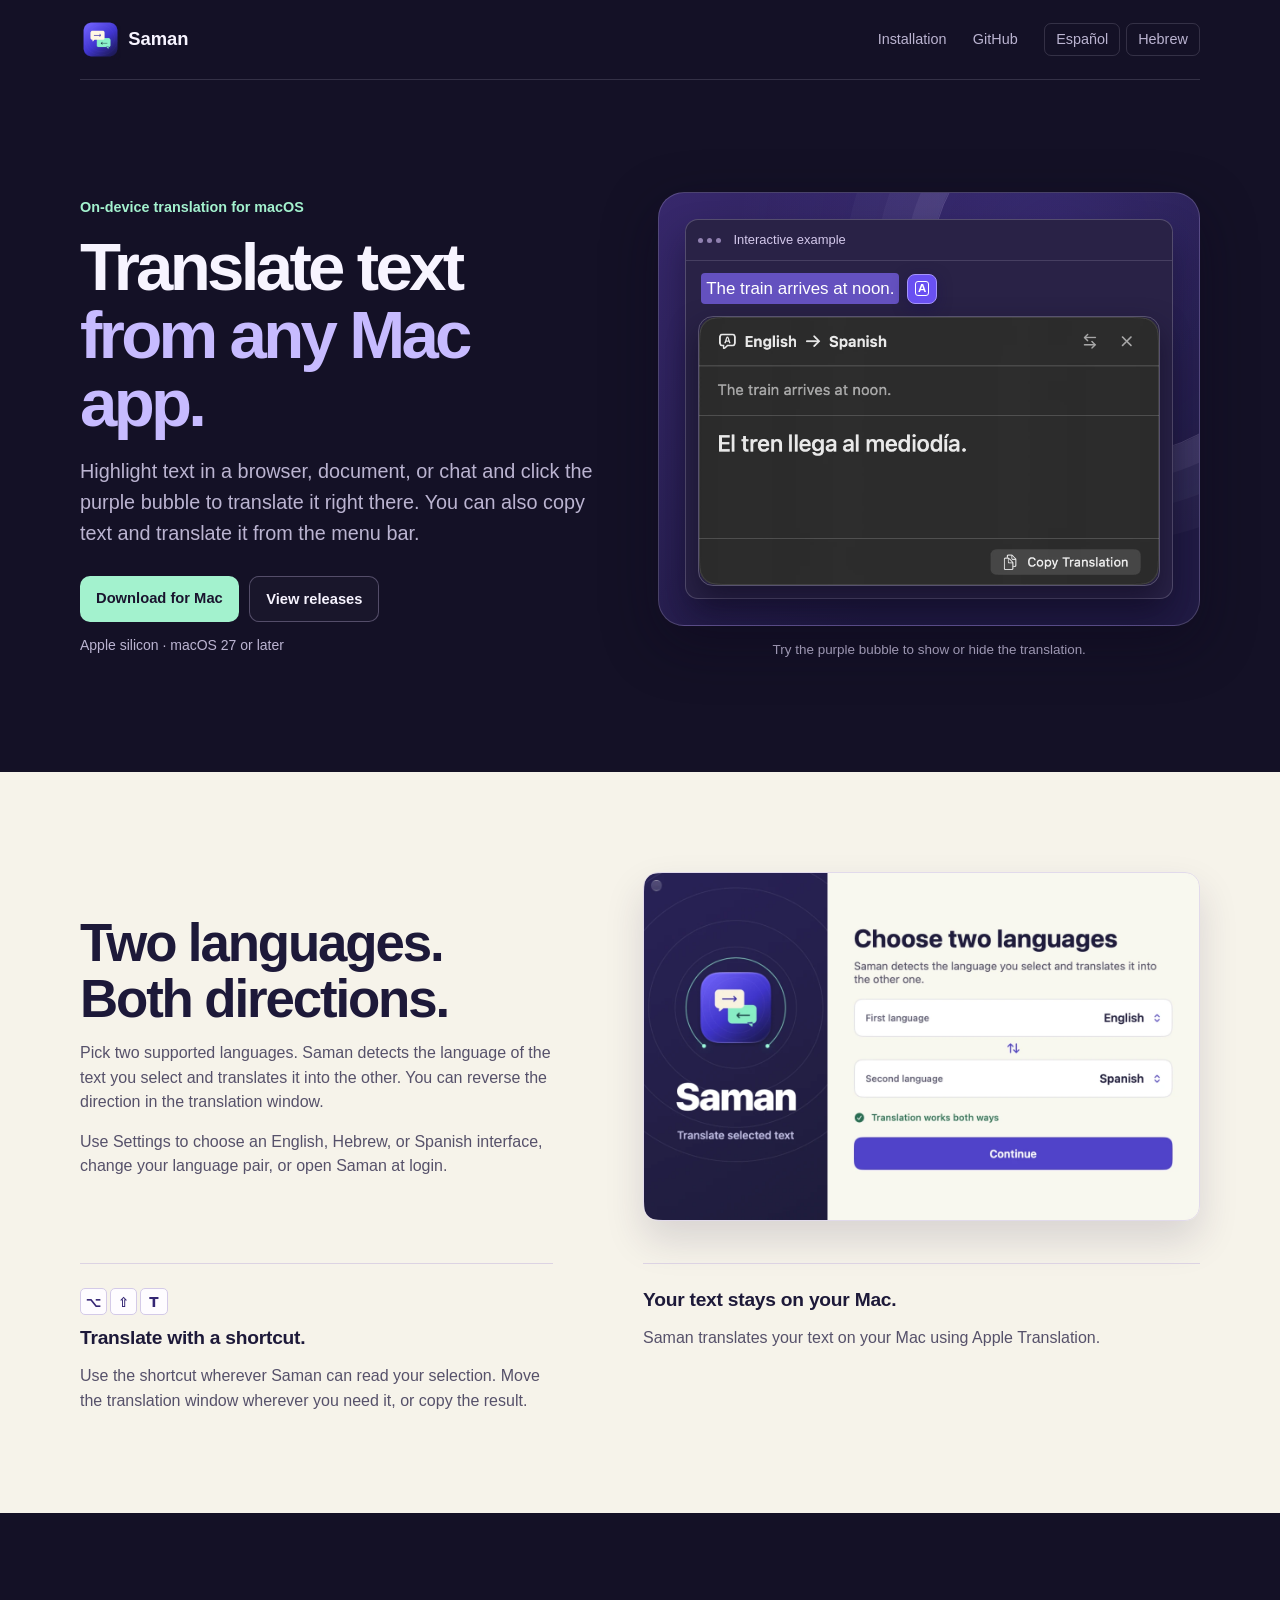
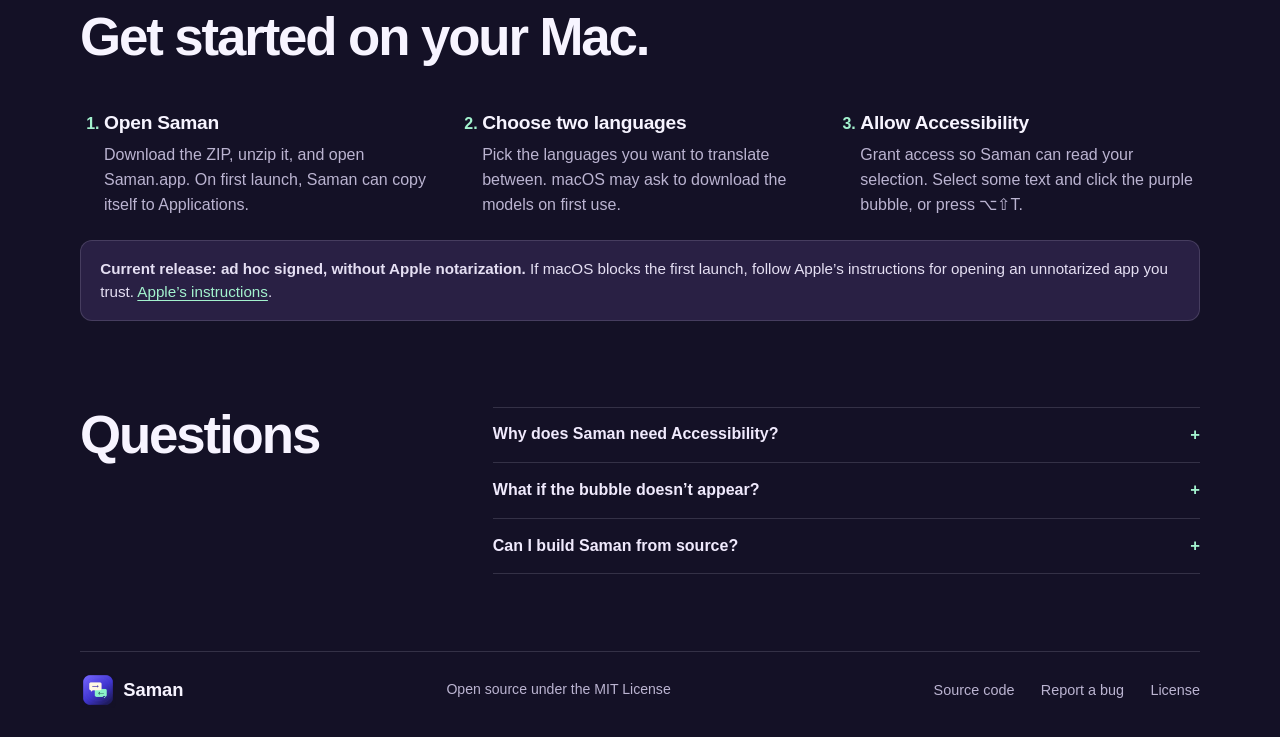
==== commit bbbbe710: "Restore the English site’s Spanish translation example" ====
--- a/docs/index.html
+++ b/docs/index.html
@@ -10,7 +10,7 @@
   <meta property="og:description" content="Translate text from any Mac app. Click the bubble beside your selection, or translate copied text from the menu bar.">
   <meta property="og:type" content="website">
   <meta property="og:url" content="https://israelor6.github.io/saman/">
-  <meta property="og:image" content="https://israelor6.github.io/saman/assets/translation-he-en.webp">
+  <meta property="og:image" content="https://israelor6.github.io/saman/assets/translation-en-es.webp">
   <link rel="canonical" href="https://israelor6.github.io/saman/">
   <link rel="alternate" hreflang="en" href="https://israelor6.github.io/saman/">
   <link rel="alternate" hreflang="he" href="https://israelor6.github.io/saman/he/">
@@ -50,11 +50,11 @@
           <div class="note">
             <div class="note-top"><span class="traffic" aria-hidden="true"><i></i><i></i><i></i></span><span>Interactive example</span></div>
             <details class="demo-result" open>
-              <summary class="note-line" dir="rtl" aria-describedby="example-selection" aria-label="Show or hide example translation">
-                <mark id="example-selection" lang="he">הרכבת מגיעה לתחנה בצהריים.</mark>
+              <summary class="note-line" dir="ltr" aria-describedby="example-selection" aria-label="Show or hide example translation">
+                <mark id="example-selection" lang="en">The train arrives at noon.</mark>
                 <span class="demo-bubble" aria-hidden="true"><span>A</span></span>
               </summary>
-              <img src="./assets/translation-he-en.webp" alt="Saman translates the selected text into English: ‘The train arrives at the station in the afternoon’." width="800" height="466">
+              <img src="./assets/translation-en-es.webp" alt="Saman translating ‘The train arrives at noon’ into Spanish: ‘El tren llega al mediodía’." width="800" height="466">
             </details>
           </div>
         </div>
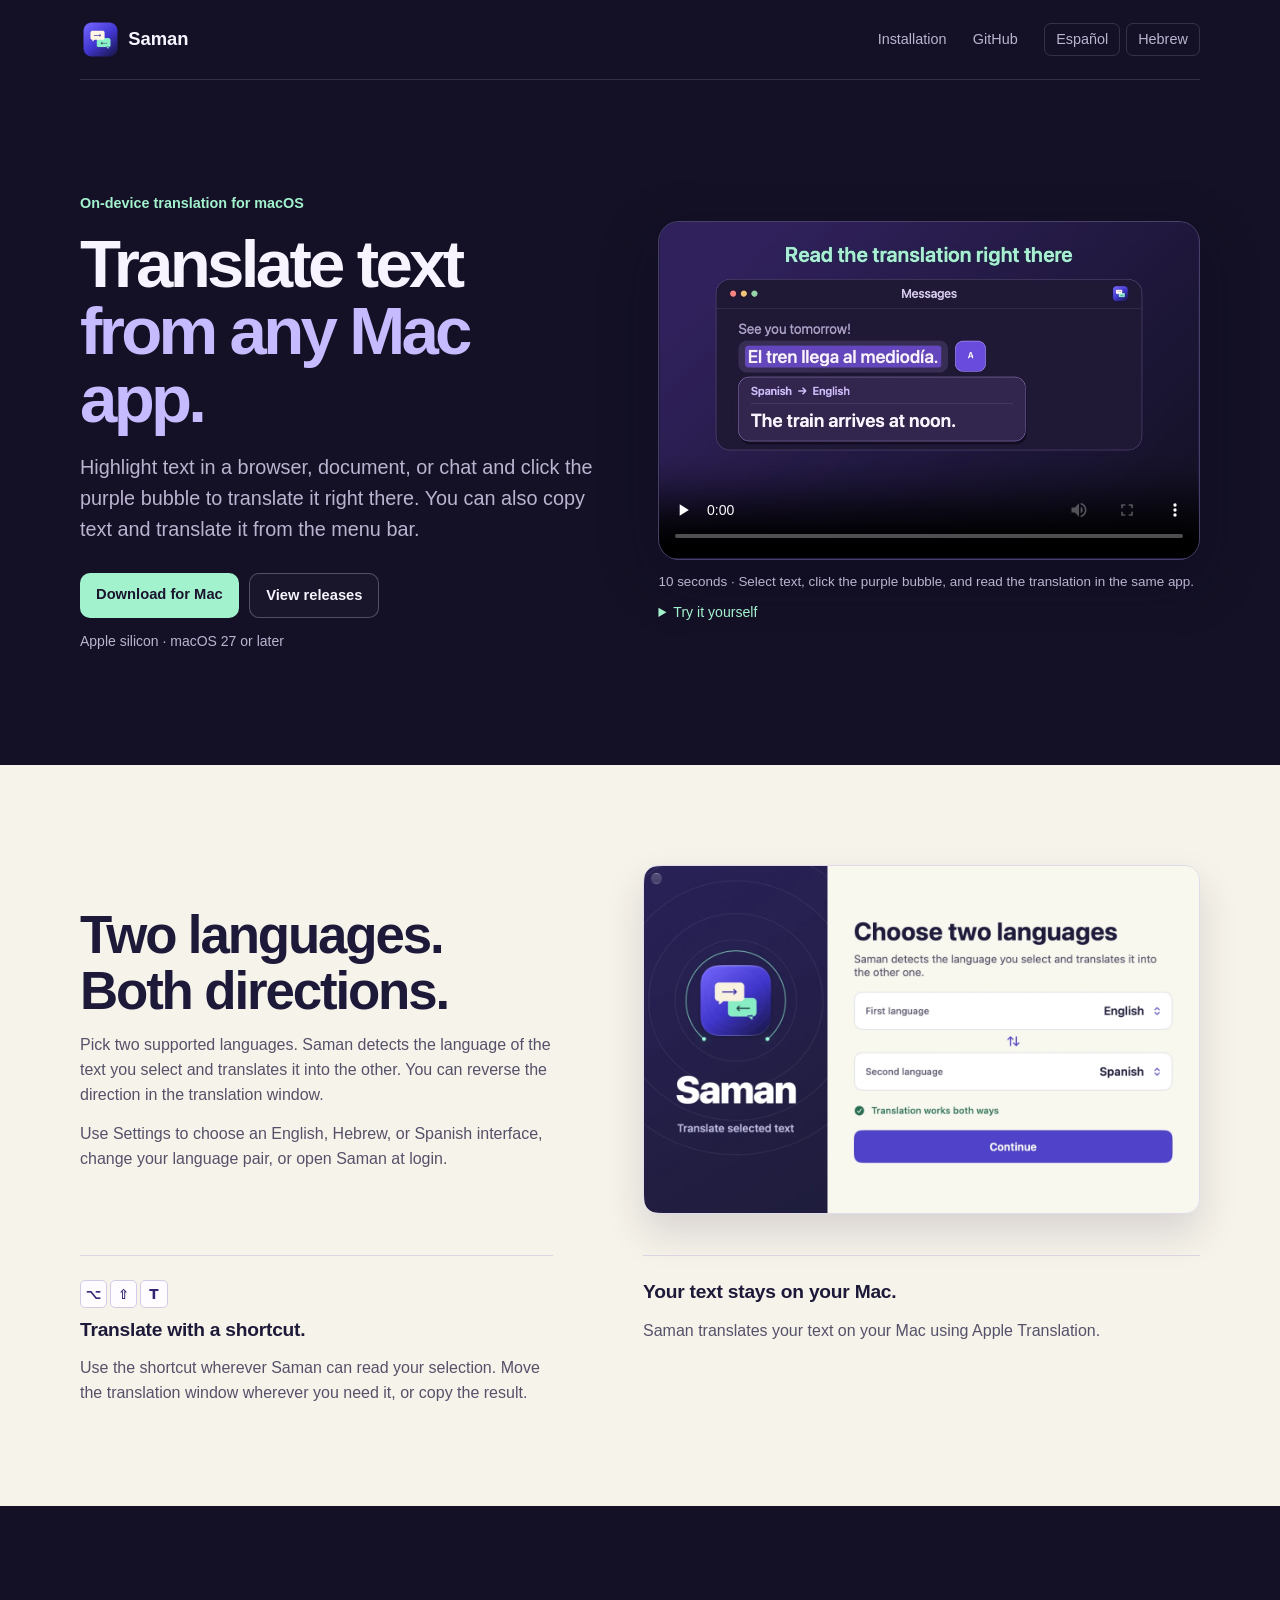
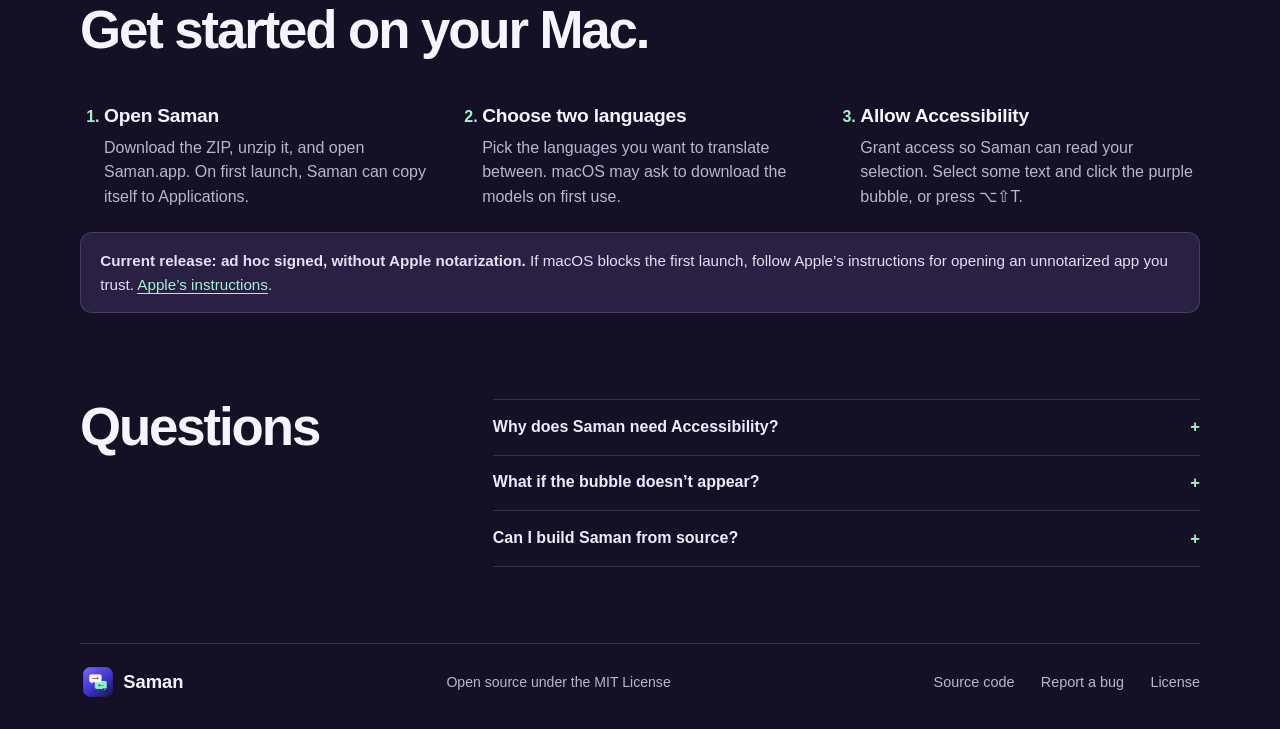
==== commit d813caf0: "Add localized Saman demo videos to the website" ====
--- a/docs/index.html
+++ b/docs/index.html
@@ -44,22 +44,33 @@
         </div>
         <p class="requirements">Apple silicon · macOS 27 or later</p>
       </div>
-      <figure class="demo">
-        <div class="demo-stage">
-          <div class="demo-orbit" aria-hidden="true"></div>
-          <div class="note">
-            <div class="note-top"><span class="traffic" aria-hidden="true"><i></i><i></i><i></i></span><span>Interactive example</span></div>
-            <details class="demo-result" open>
-              <summary class="note-line" dir="ltr" aria-describedby="example-selection" aria-label="Show or hide example translation">
-                <mark id="example-selection" lang="en">The train arrives at noon.</mark>
-                <span class="demo-bubble" aria-hidden="true"><span>A</span></span>
-              </summary>
-              <img src="./assets/translation-en-es.webp" alt="Saman translating ‘The train arrives at noon’ into Spanish: ‘El tren llega al mediodía’." width="800" height="466">
-            </details>
+      <div class="demo">
+        <figure class="demo-film">
+          <video controls playsinline preload="none" width="960" height="600"
+                 poster="./assets/demo-en.jpg" aria-label="Watch how Saman translates a message in place" aria-describedby="demo-caption">
+            <source src="./assets/demo-en.mp4" type="video/mp4">
+            <a href="./assets/demo-en.mp4">Download the demo video</a>
+          </video>
+          <figcaption id="demo-caption">10 seconds · Select text, click the purple bubble, and read the translation in the same app.</figcaption>
+        </figure>
+        <details class="demo-example">
+          <summary>Try it yourself</summary>
+          <div class="demo-stage">
+            <div class="demo-orbit" aria-hidden="true"></div>
+            <div class="note">
+              <div class="note-top"><span class="traffic" aria-hidden="true"><i></i><i></i><i></i></span><span>Interactive example</span></div>
+              <details class="demo-result" open>
+                <summary class="note-line" dir="ltr" aria-describedby="example-selection" aria-label="Show or hide example translation">
+                  <mark id="example-selection" lang="en">The train arrives at noon.</mark>
+                  <span class="demo-bubble" aria-hidden="true"><span>A</span></span>
+                </summary>
+                <img src="./assets/translation-en-es.webp" alt="Saman translating ‘The train arrives at noon’ into Spanish: ‘El tren llega al mediodía’." width="800" height="466">
+              </details>
+            </div>
           </div>
-        </div>
-        <figcaption>Try the purple bubble to show or hide the translation.</figcaption>
-      </figure>
+          <p class="demo-instructions">Try the purple bubble to show or hide the translation.</p>
+        </details>
+      </div>
     </section>
 
     <section class="feature-section">
--- a/docs/style.css
+++ b/docs/style.css
@@ -14,7 +14,7 @@
 body { margin: 0; font-size: 1rem; line-height: 1.55; }
 img { display: block; max-inline-size: 100%; block-size: auto; }
 a { color: inherit; text-underline-offset: .19em; }
-a:focus-visible, summary:focus-visible { outline: 3px solid currentColor; outline-offset: 5px; }
+a:focus-visible, summary:focus-visible, video:focus-visible { outline: 3px solid currentColor; outline-offset: 5px; }
 h1, h2, h3, p, figure { margin: 0; }
 h1, h2, h3 { text-wrap: balance; }
 .wrap { inline-size: min(1120px, 100% - 64px); margin-inline: auto; }
@@ -44,6 +44,14 @@
 .secondary:hover { background: #ffffff13; }
 .requirements { color: var(--muted); font-size: .875rem; margin-block-start: .8rem; }
 .demo { min-inline-size: 0; }
+.demo-film video {
+  display: block; inline-size: 100%; block-size: auto; aspect-ratio: 8 / 5; border-radius: 21px;
+  background: #211b44; border: 1px solid #f0e5ff30; box-shadow: 0 18px 55px #0b071d6b;
+}
+.demo-film figcaption, .demo-instructions { color: var(--muted); font-size: .84rem; margin-block-start: .8rem; }
+.demo-example { margin-block-start: .55rem; }
+.demo-example > summary { inline-size: fit-content; cursor: pointer; color: var(--mint); font-size: .88rem; }
+.demo-example[open] .demo-stage { margin-block-start: .75rem; }
 .demo-stage {
   position: relative; overflow: hidden; isolation: isolate; min-block-size: 350px; border-radius: 26px;
   background: radial-gradient(ellipse at 74% 12%, #755af529 0%, #ffffff00 57%), linear-gradient(140deg, #37286c, #211b44 68%);
@@ -64,7 +72,6 @@
 .demo-result summary:focus-visible .demo-bubble { outline: 2px solid var(--mint); outline-offset: 3px; }
 .demo-bubble span { font-size: .72rem; font-weight: 800; border: 1px solid currentColor; border-radius: 3px; line-height: 1; padding: 1px 2px; }
 .demo-result img { border-radius: 15px; border: 1px solid #ffffff37; box-shadow: 0 14px 28px #120e27ad; inline-size: calc(100% - 24px); margin: 0 12px 12px; }
-.demo figcaption { color: var(--muted); font-size: .84rem; text-align: center; margin-block-start: .85rem; }
 
 .feature-section { background: #f6f3ea; color: #1d1939; padding-block: clamp(3.6rem, 8vw, 6.25rem); }
 .feature-grid { display: grid; grid-template-columns: .85fr 1fr; align-items: center; column-gap: clamp(1.4rem, 7vw, 6rem); row-gap: 2.6rem; }
